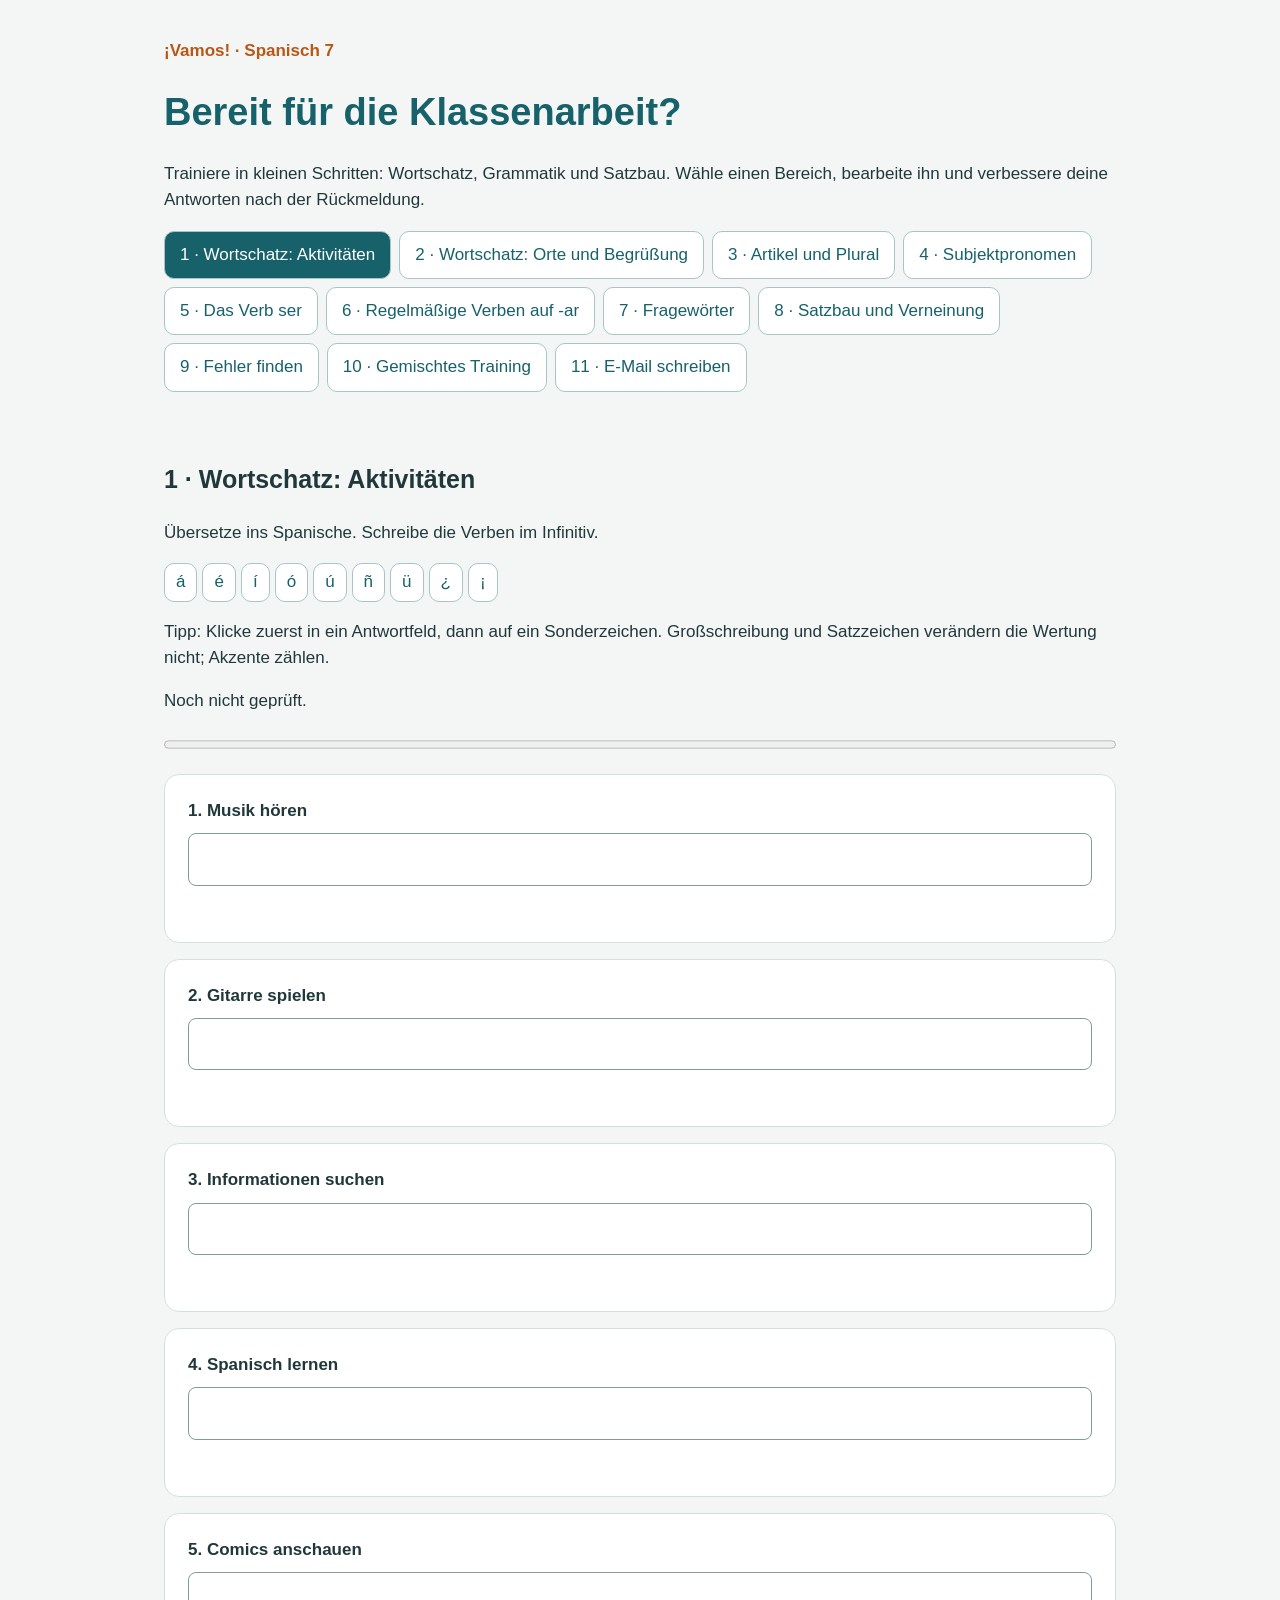
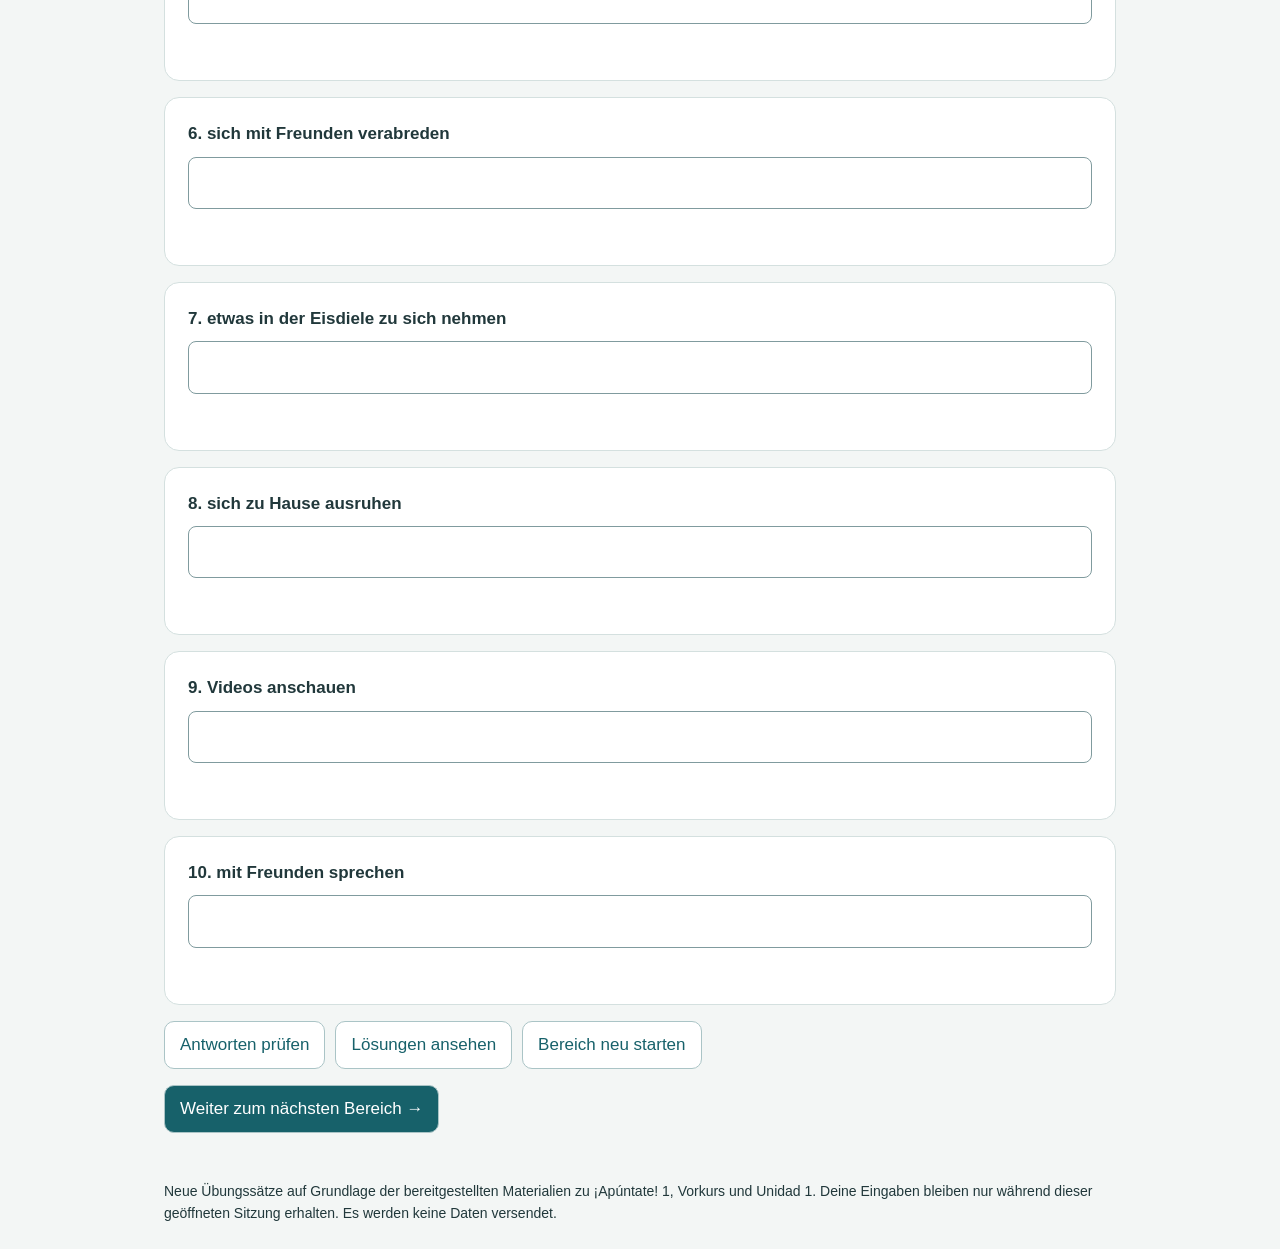
==== spanisch7-klassenarbeit-training.html @ 394bba8d "Add files via upload" ====
<!doctype html><html lang="de"><meta charset="utf-8"><meta name="viewport" content="width=device-width,initial-scale=1"><title>Spanisch 7 · Vorbereitung auf die Klassenarbeit</title><style>
:root{--petrol:#17616a;--orange:#b95717}*{box-sizing:border-box}body{margin:0;background:#f3f6f5;color:#21383b;font:17px/1.55 Tahoma,Calibri,sans-serif}header,main,footer{max-width:1000px;margin:auto;padding:24px}header{padding-top:38px}h1{font-size:clamp(25px,5vw,38px);line-height:1.2;color:var(--petrol)}h2{font-size:25px}nav{display:flex;flex-wrap:wrap;gap:8px}button,a.pill{font:inherit;border:1px solid #aac4c6;border-radius:10px;background:white;color:var(--petrol);padding:10px 15px;cursor:pointer}button:hover,button[aria-current=true]{background:var(--petrol);color:white}button:focus-visible,input:focus-visible,textarea:focus-visible{outline:3px solid #e59c49;outline-offset:3px}.card{padding:23px;margin:16px 0;background:white;border-radius:15px;border:1px solid #d4e0df}label{display:block;font-weight:bold;margin-bottom:9px}input{width:100%;font:inherit;padding:12px;border:1px solid #809b9e;border-radius:8px}textarea{width:100%;min-height:300px;font:inherit;padding:14px}small{display:block} .feedback{min-height:25px;margin-top:8px}.correct{color:#146438}.wrong{color:#a02920}.actions{display:flex;flex-wrap:wrap;gap:10px;margin:16px 0}.primary{background:var(--petrol);color:white}.tag{color:var(--orange);font-weight:bold}.keys{display:flex;flex-wrap:wrap;gap:5px}.keys button{padding:5px 11px}progress{width:100%;accent-color:var(--petrol)}footer{font-size:14px}summary{cursor:pointer;font-weight:bold}li{margin-bottom:6px}@media print{nav,.actions,.keys,button,header p{display:none}body{background:white}.card{break-inside:avoid}header,main{padding:8px}}
</style><header><span class="tag">¡Vamos! · Spanisch 7</span><h1>Bereit für die Klassenarbeit?</h1><p>Trainiere in kleinen Schritten: Wortschatz, Grammatik und Satzbau. Wähle einen Bereich, bearbeite ihn und verbessere deine Antworten nach der Rückmeldung.</p><nav id="nav" aria-label="Trainingsbereiche"></nav></header><main><div id="app"></div></main><footer>Neue Übungssätze auf Grundlage der bereitgestellten Materialien zu ¡Apúntate! 1, Vorkurs und Unidad 1. Deine Eingaben bleiben nur während dieser geöffneten Sitzung erhalten. Es werden keine Daten versendet.</footer><script>
const sections=[{"title": "1 · Wortschatz: Aktivitäten", "tip": "Übersetze ins Spanische. Schreibe die Verben im Infinitiv.", "items": [{"q": "Musik hören", "a": ["escuchar música"], "hint": ""}, {"q": "Gitarre spielen", "a": ["tocar la guitarra"], "hint": ""}, {"q": "Informationen suchen", "a": ["buscar información"], "hint": ""}, {"q": "Spanisch lernen", "a": ["estudiar español"], "hint": ""}, {"q": "Comics anschauen", "a": ["mirar cómics"], "hint": ""}, {"q": "sich mit Freunden verabreden", "a": ["quedar con amigos"], "hint": ""}, {"q": "etwas in der Eisdiele zu sich nehmen", "a": ["tomar algo en la heladería"], "hint": ""}, {"q": "sich zu Hause ausruhen", "a": ["descansar en casa"], "hint": ""}, {"q": "Videos anschauen", "a": ["mirar vídeos"], "hint": ""}, {"q": "mit Freunden sprechen", "a": ["hablar con amigos", "charlar con amigos"], "hint": ""}]}, {"title": "2 · Wortschatz: Orte und Begrüßung", "tip": "Übersetze. Schreibe bei Orten den bestimmten Artikel dazu.", "items": [{"q": "die Bibliothek", "a": ["la biblioteca"], "hint": ""}, {"q": "der Park", "a": ["el parque"], "hint": ""}, {"q": "die Eisdiele", "a": ["la heladería"], "hint": ""}, {"q": "der Platz", "a": ["la plaza"], "hint": ""}, {"q": "das Stadtviertel", "a": ["el barrio"], "hint": ""}, {"q": "die Schule / das Gymnasium", "a": ["el instituto", "el insti"], "hint": ""}, {"q": "das Café", "a": ["el café"], "hint": ""}, {"q": "Wie geht es dir?", "a": ["¿Qué tal?"], "hint": ""}, {"q": "Bis später!", "a": ["¡Hasta luego!"], "hint": ""}, {"q": "Wie heißt du?", "a": ["¿Cómo te llamas?"], "hint": ""}, {"q": "Woher kommst du?", "a": ["¿De dónde eres?"], "hint": ""}, {"q": "Ich bin dreizehn Jahre alt.", "a": ["Tengo trece años."], "hint": ""}]}, {"title": "3 · Artikel und Plural", "tip": "Schreibe zuerst den Singular mit Artikel, dann den Plural mit Artikel. Trenne beide Formen mit einem Komma. Beispiel: la casa, las casas.", "items": [{"q": "biblioteca", "a": ["la biblioteca, las bibliotecas"], "hint": ""}, {"q": "clase", "a": ["la clase, las clases"], "hint": ""}, {"q": "parque", "a": ["el parque, los parques"], "hint": ""}, {"q": "ciudad", "a": ["la ciudad, las ciudades"], "hint": ""}, {"q": "chico", "a": ["el chico, los chicos"], "hint": ""}, {"q": "chica", "a": ["la chica, las chicas"], "hint": ""}, {"q": "amigo", "a": ["el amigo, los amigos"], "hint": ""}, {"q": "plaza", "a": ["la plaza, las plazas"], "hint": ""}, {"q": "café", "a": ["el café, los cafés"], "hint": ""}, {"q": "heladería", "a": ["la heladería, las heladerías"], "hint": ""}]}, {"title": "4 · Subjektpronomen", "tip": "Ergänze das passende Pronomen. Achte auf die angesprochene Person und das Geschlecht.", "items": [{"q": "Ich: ___ soy de Alemania.", "a": ["yo"], "hint": ""}, {"q": "Du: ¿___ eres de Madrid?", "a": ["tú"], "hint": ""}, {"q": "Er: ___ es mi amigo.", "a": ["él"], "hint": ""}, {"q": "Sie (ein Mädchen): ___ es de Valencia.", "a": ["ella"], "hint": ""}, {"q": "Wir (zwei Jungen): ___ somos amigos.", "a": ["nosotros"], "hint": ""}, {"q": "Wir (zwei Mädchen): ___ somos amigas.", "a": ["nosotras"], "hint": ""}, {"q": "Ihr (zwei Jungen): ¿___ sois de aquí?", "a": ["vosotros"], "hint": ""}, {"q": "Ihr (zwei Mädchen): ¿___ sois de aquí?", "a": ["vosotras"], "hint": ""}, {"q": "Sie (zwei Jungen): ___ son de España.", "a": ["ellos"], "hint": ""}, {"q": "Sie (zwei Mädchen): ___ son de Alemania.", "a": ["ellas"], "hint": ""}]}, {"title": "5 · Das Verb ser", "tip": "Ergänze nur die passende Form von ser. Merke: soy, eres, es, somos, sois, son.", "items": [{"q": "Yo ___ de Madrid.", "a": ["soy"], "hint": ""}, {"q": "¿Tú ___ de Valencia?", "a": ["eres"], "hint": ""}, {"q": "Mi amiga ___ de Alemania.", "a": ["es"], "hint": ""}, {"q": "Nosotras ___ amigas.", "a": ["somos"], "hint": ""}, {"q": "Chicos, ¿___ de España?", "a": ["sois"], "hint": ""}, {"q": "Mis amigos ___ de Madrid.", "a": ["son"], "hint": ""}, {"q": "Lili y yo ___ de aquí.", "a": ["somos"], "hint": ""}, {"q": "Pau y Álex ___ amigos.", "a": ["son"], "hint": ""}, {"q": "¿De dónde ___ tú?", "a": ["eres"], "hint": ""}, {"q": "¿Quién ___ la chica?", "a": ["es"], "hint": ""}, {"q": "Vosotras ___ las amigas de Lili.", "a": ["sois"], "hint": ""}, {"q": "Yo ___ el nuevo de la clase.", "a": ["soy"], "hint": ""}]}, {"title": "6 · Regelmäßige Verben auf -ar", "tip": "Ergänze die Verbform. Entferne -ar und ergänze: -o, -as, -a, -amos, -áis, -an.", "items": [{"q": "Yo ___ música. (escuchar)", "a": ["escucho"], "hint": ""}, {"q": "Tú ___ español. (estudiar)", "a": ["estudias"], "hint": ""}, {"q": "Lili ___ en casa. (descansar)", "a": ["descansa"], "hint": ""}, {"q": "Nosotros ___ en el parque. (quedar)", "a": ["quedamos"], "hint": ""}, {"q": "Vosotras ___ la guitarra. (tocar)", "a": ["tocáis"], "hint": ""}, {"q": "Los chicos ___ información. (buscar)", "a": ["buscan"], "hint": ""}, {"q": "Yo ___ vídeos. (mirar)", "a": ["miro"], "hint": ""}, {"q": "¿Tú ___ con amigos? (charlar)", "a": ["charlas"], "hint": ""}, {"q": "Pau ___ algo en el café. (tomar)", "a": ["toma"], "hint": ""}, {"q": "Lili y yo ___ la tarde en casa. (pasar)", "a": ["pasamos"], "hint": ""}, {"q": "¿Vosotros ___ español? (hablar)", "a": ["habláis"], "hint": ""}, {"q": "Ellas ___ en la biblioteca. (estudiar)", "a": ["estudian"], "hint": ""}, {"q": "Yo ___ información. (buscar)", "a": ["busco"], "hint": ""}, {"q": "Vosotros ___ música. (escuchar)", "a": ["escucháis"], "hint": ""}, {"q": "Mis amigos ___ en el parque. (descansar)", "a": ["descansan"], "hint": ""}, {"q": "Tú ___ la guitarra. (tocar)", "a": ["tocas"], "hint": ""}]}, {"title": "7 · Fragewörter", "tip": "Ergänze das Fragewort oder die Wortgruppe. Die Antwort hilft dir. Achte auf Akzente.", "items": [{"q": "¿___ te llamas? — Me llamo Nora.", "a": ["Cómo"], "hint": ""}, {"q": "¿___ eres? — Soy de Valencia.", "a": ["De dónde"], "hint": ""}, {"q": "¿___ tal? — Muy bien, gracias.", "a": ["Qué"], "hint": ""}, {"q": "¿___ es el chico? — Es Pau.", "a": ["Quién"], "hint": ""}, {"q": "¿___ son las chicas? — Son Lili y Nora.", "a": ["Quiénes"], "hint": ""}, {"q": "¿___ años tienes? — Tengo trece años.", "a": ["Cuántos"], "hint": ""}, {"q": "¿___ estudiáis? — En la biblioteca.", "a": ["Dónde"], "hint": ""}, {"q": "¿___ escuchas? — Música.", "a": ["Qué"], "hint": ""}]}, {"title": "8 · Satzbau und Verneinung", "tip": "Bilde einen vollständigen Satz. Verwende alle Bausteine. Mehrere sinnvolle Reihenfolgen können richtig sein.", "items": [{"q": "Nora • no • estudia • en la heladería", "a": ["Nora no estudia en la heladería.", "En la heladería Nora no estudia."], "hint": ""}, {"q": "escuchan • música • Lili y Nora", "a": ["Lili y Nora escuchan música.", "Música escuchan Lili y Nora."], "hint": ""}, {"q": "yo • por la tarde • descanso • en casa", "a": ["Yo descanso en casa por la tarde.", "Por la tarde yo descanso en casa.", "Yo por la tarde descanso en casa.", "Yo descanso por la tarde en casa."], "hint": ""}, {"q": "somos • no • de Madrid • nosotros", "a": ["Nosotros no somos de Madrid.", "No somos nosotros de Madrid.", "De Madrid no somos nosotros."], "hint": ""}, {"q": "tú • la guitarra • tocas", "a": ["Tú tocas la guitarra.", "La guitarra tocas tú."], "hint": ""}, {"q": "quedamos • en el parque • y • escuchamos música", "a": ["Quedamos en el parque y escuchamos música.", "En el parque quedamos y escuchamos música."], "hint": ""}, {"q": "no • los chicos • miran • vídeos", "a": ["Los chicos no miran vídeos.", "No miran vídeos los chicos.", "Vídeos no miran los chicos."], "hint": ""}, {"q": "vosotras • en la biblioteca • estudiáis", "a": ["Vosotras estudiáis en la biblioteca.", "En la biblioteca vosotras estudiáis.", "Vosotras en la biblioteca estudiáis.", "En la biblioteca estudiáis vosotras."], "hint": ""}]}, {"title": "9 · Fehler finden", "tip": "Schreibe den ganzen Satz richtig. Korrigiere die grammatischen Fehler.", "items": [{"q": "Yo eres de Alemania.", "a": ["Yo soy de Alemania."], "hint": ""}, {"q": "Lili y Nora escucha música.", "a": ["Lili y Nora escuchan música."], "hint": ""}, {"q": "Nosotros estudian español.", "a": ["Nosotros estudiamos español."], "hint": ""}, {"q": "La parques son de Madrid.", "a": ["Los parques son de Madrid."], "hint": ""}, {"q": "Tú no toca la guitarra.", "a": ["Tú no tocas la guitarra."], "hint": ""}, {"q": "¿De donde eres?", "a": ["¿De dónde eres?"], "hint": ""}, {"q": "Vosotros quedamos en el parque.", "a": ["Vosotros quedáis en el parque."], "hint": ""}, {"q": "Ella no es de Alemania. (Dieser Satz ist schon richtig.)", "a": ["Ella no es de Alemania."], "hint": ""}]}, {"title": "10 · Gemischtes Training", "tip": "Prüfe, was du schon kannst. Die Aufgaben verwenden neue Kombinationen.", "items": [{"q": "Ich heiße Nora.", "a": ["Me llamo Nora."], "hint": ""}, {"q": "Ich komme aus Deutschland.", "a": ["Soy de Alemania."], "hint": ""}, {"q": "Wir sind Freunde.", "a": ["Somos amigos.", "Nosotros somos amigos."], "hint": ""}, {"q": "Nora y yo ___ español. (estudiar)", "a": ["estudiamos"], "hint": ""}, {"q": "¿___ son ellos? — Son mis amigos.", "a": ["Quiénes"], "hint": ""}, {"q": "der Hof → Singular und Plural mit Artikel", "a": ["el patio, los patios"], "hint": ""}, {"q": "Ich höre keine Musik.", "a": ["No escucho música.", "Yo no escucho música."], "hint": ""}, {"q": "Ihr spielt Gitarre.", "a": ["Tocáis la guitarra.", "Vosotros tocáis la guitarra.", "Vosotras tocáis la guitarra."], "hint": ""}, {"q": "Sie (mehrere Mädchen) sind aus Spanien.", "a": ["Ellas son de España.", "Son de España."], "hint": ""}, {"q": "Nachmittags ruhe ich mich zu Hause aus.", "a": ["Por la tarde descanso en casa.", "Descanso en casa por la tarde.", "Yo descanso en casa por la tarde.", "Por la tarde yo descanso en casa."], "hint": ""}]}];
let active=0,focused=null;const memory={};const app=document.querySelector('#app');
function norm(s){return s.normalize('NFC').trim().toLocaleLowerCase('es').replace(/[¿?¡!.,;:]/g,'').replace(/\s+/g,' ')}
function el(tag,text,cls){const x=document.createElement(tag);if(text!==undefined)x.textContent=text;if(cls)x.className=cls;return x}
function remember(){if(active<sections.length)memory[active]=[...app.querySelectorAll('input')].map(x=>x.value);else{const t=app.querySelector('textarea');if(t)memory.mail=t.value}}
function show(i){remember();active=i;focused=null;app.replaceChildren();document.querySelectorAll('nav button').forEach((b,j)=>b.setAttribute('aria-current',j===i));
if(i===sections.length){writing();return}const s=sections[i];app.append(el('h2',s.title),el('p',s.tip));const keys=el('div',undefined,'keys');keys.setAttribute('aria-label','Sonderzeichen');for(const c of 'áéíóúñü¿¡'){const b=el('button',c);b.onclick=()=>{if(focused){focused.setRangeText(c,focused.selectionStart,focused.selectionEnd,'end');focused.focus()}};keys.append(b)}app.append(keys,el('p','Tipp: Klicke zuerst in ein Antwortfeld, dann auf ein Sonderzeichen. Großschreibung und Satzzeichen verändern die Wertung nicht; Akzente zählen.'));const status=el('p','Noch nicht geprüft.');status.setAttribute('role','status');const bar=el('progress');bar.max=s.items.length;bar.value=0;bar.setAttribute('aria-label','Richtige Antworten');app.append(status,bar);
s.items.forEach((item,k)=>{const c=el('div',undefined,'card');const l=el('label',(k+1)+'. '+item.q);l.htmlFor='a'+k;const inp=el('input');inp.id='a'+k;inp.autocomplete='off';inp.spellcheck=false;inp.value=(memory[i]||[])[k]||'';inp.onfocus=()=>focused=inp;const f=el('div',undefined,'feedback');f.id='f'+k;inp.setAttribute('aria-describedby',f.id);inp.oninput=()=>{f.textContent='';inp.removeAttribute('aria-invalid');status.textContent='Antwort geändert – bitte erneut prüfen.'};c.append(l,inp,f);app.append(c)});
const actions=el('div',undefined,'actions');for(const [name,fn] of [['Antworten prüfen',()=>{let n=0;s.items.forEach((it,k)=>{const inp=document.querySelector('#a'+k),f=document.querySelector('#f'+k);const ok=it.a.some(a=>norm(a)===norm(inp.value));if(ok)n++;f.className='feedback '+(ok?'correct':'wrong');f.textContent=ok?'✓ Richtig!':inp.value.trim()?'↻ Noch nicht richtig. Prüfe deinen Eintrag oder öffne die Lösungen.':'○ Hier fehlt noch deine Antwort.';inp.setAttribute('aria-invalid',String(!ok))});status.textContent=n+' von '+s.items.length+' richtig.';bar.value=n;remember()}],['Lösungen ansehen',()=>{s.items.forEach((it,k)=>{const f=document.querySelector('#f'+k);f.className='feedback';f.textContent='Lösung: '+it.a[0]});status.textContent='Lösungen geöffnet. Weitere passende Satzstellungen sind teilweise ebenfalls hinterlegt.'}],['Bereich neu starten',()=>{memory[i]=[];app.querySelectorAll('input').forEach(x=>x.value='');show(i)}]]){const b=el('button',name);b.onclick=fn;actions.append(b)}app.append(actions);const next=el('button','Weiter zum nächsten Bereich →','primary');next.onclick=()=>{show(i+1);window.scrollTo(0,0)};app.append(next)}
function writing(){app.append(el('h2','11 · Schreiben: Eine E-Mail über dich'),el('p','Schreibe eine E-Mail an deine neue Austauschpartnerin Lucía. Verwende deine eigenen Angaben und beschreibe mindestens drei Aktivitäten am Nachmittag.'));const list=el('ul');for(const t of ['Begrüßung und Abschied','Name: Me llamo …','Herkunft: Soy de …','Alter: Tengo … años.','Freunde vorstellen: Mis amigos son … / Mi amiga es …','Nachmittagsaktivitäten: Por la tarde … / Normalmente …'])list.append(el('li',t));app.append(list);const label=el('label','Deine E-Mail');label.htmlFor='mail';const ta=el('textarea');ta.id='mail';ta.value=memory.mail||'';ta.placeholder='Hola, Lucía:\n\n…\n\nHasta luego,\n…';app.append(label,ta,el('p','Offene Schreibaufgabe: Kontrolliere selbst mithilfe der Checkliste. Es gibt keine automatische Benotung.'));const box=el('div',undefined,'card');for(const t of ['Ich habe alle sechs Inhaltspunkte berücksichtigt.','Ich habe drei Nachmittagsaktivitäten beschrieben.','Meine Verbformen passen zu den Personen.','Bei Verneinungen steht no direkt vor dem Verb.','Ich habe Artikel, Akzente und Satzzeichen überprüft.']){const l=el('label');const c=el('input');c.type='checkbox';c.style.width='auto';l.append(c,document.createTextNode(' '+t));box.append(l)}app.append(box);const d=el('details',undefined,'card');d.append(el('summary','Beispiel nach dem Schreiben ansehen'));d.append(el('p','Hola, Lucía: Me llamo Nora. Soy de Alemania. Tengo trece años. Mis amigos son Lili y Pau. Por la tarde escucho música y toco la guitarra. Normalmente estudio español en casa. Hasta luego, Nora'));app.append(d)}
sections.forEach((s,i)=>{const b=el('button',s.title);b.onclick=()=>show(i);document.querySelector('#nav').append(b)});const b=el('button','11 · E-Mail schreiben');b.onclick=()=>show(sections.length);document.querySelector('#nav').append(b);show(0);
</script></html>
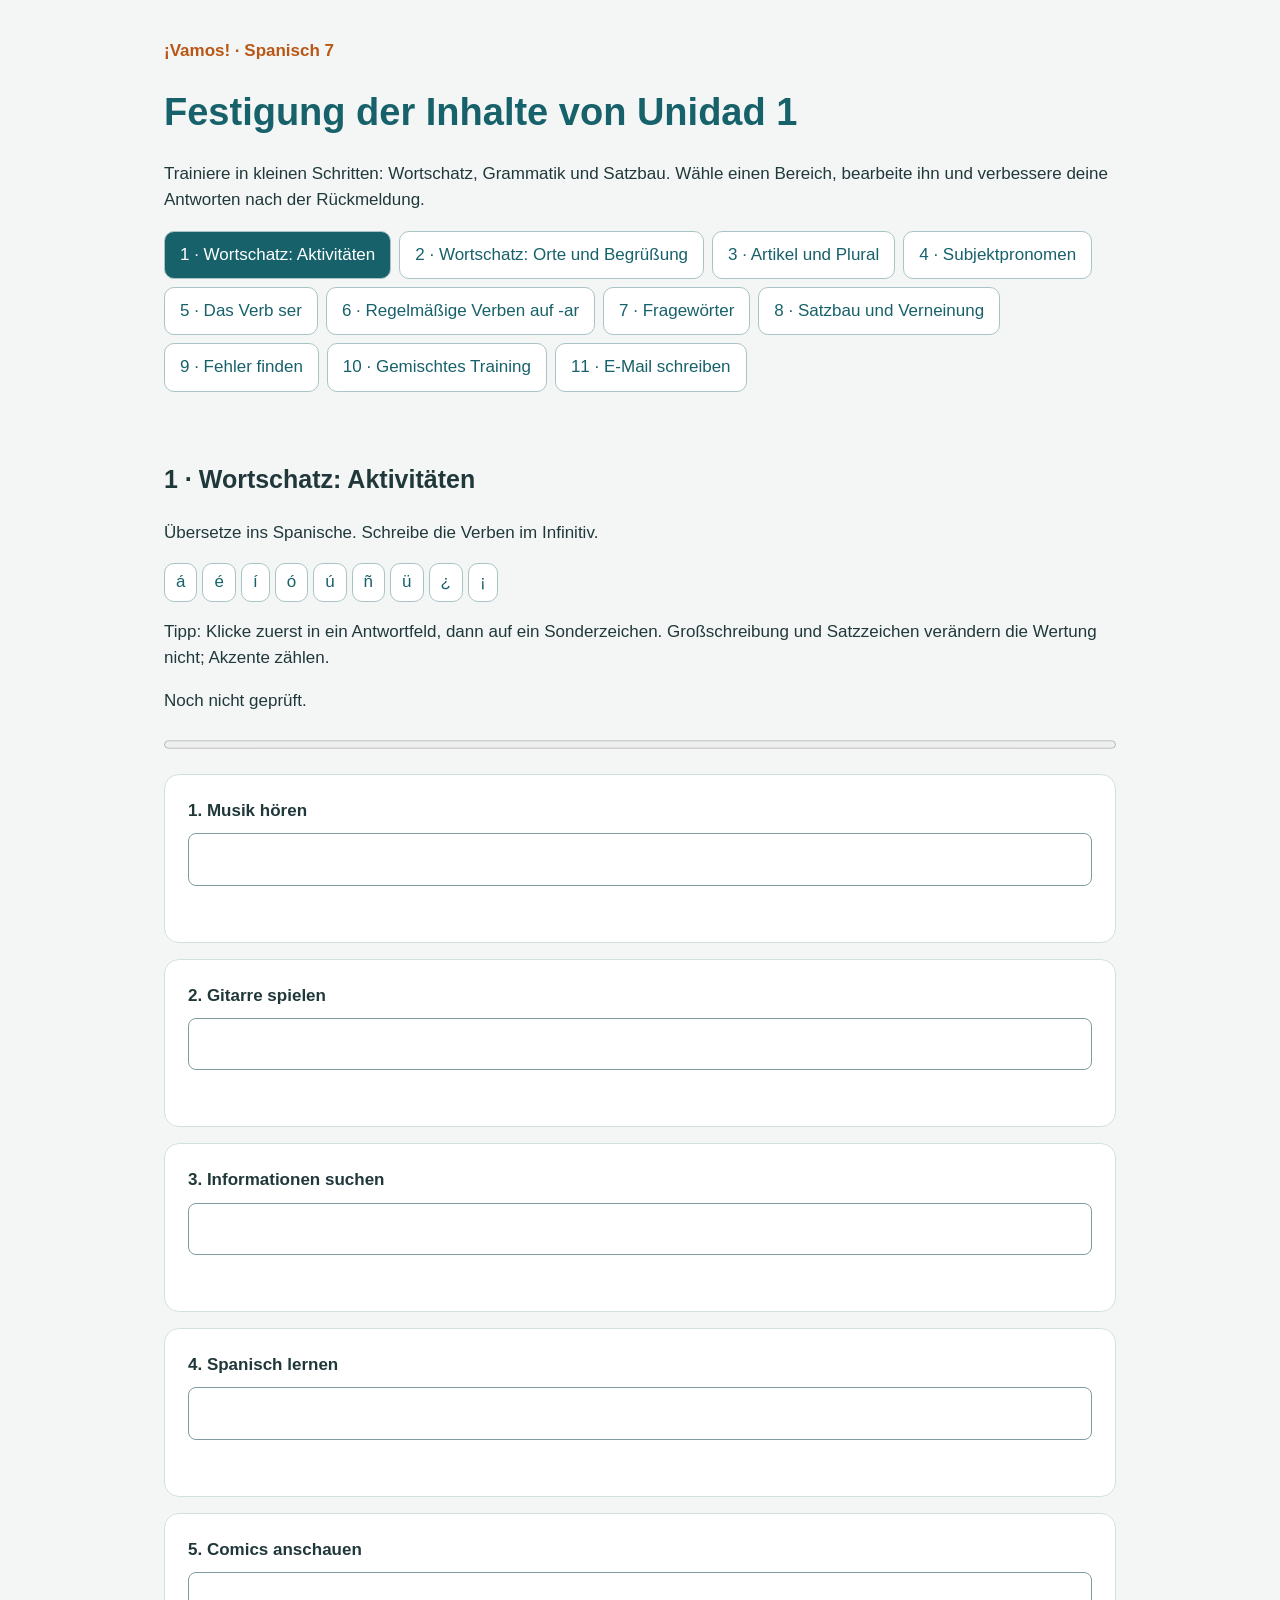
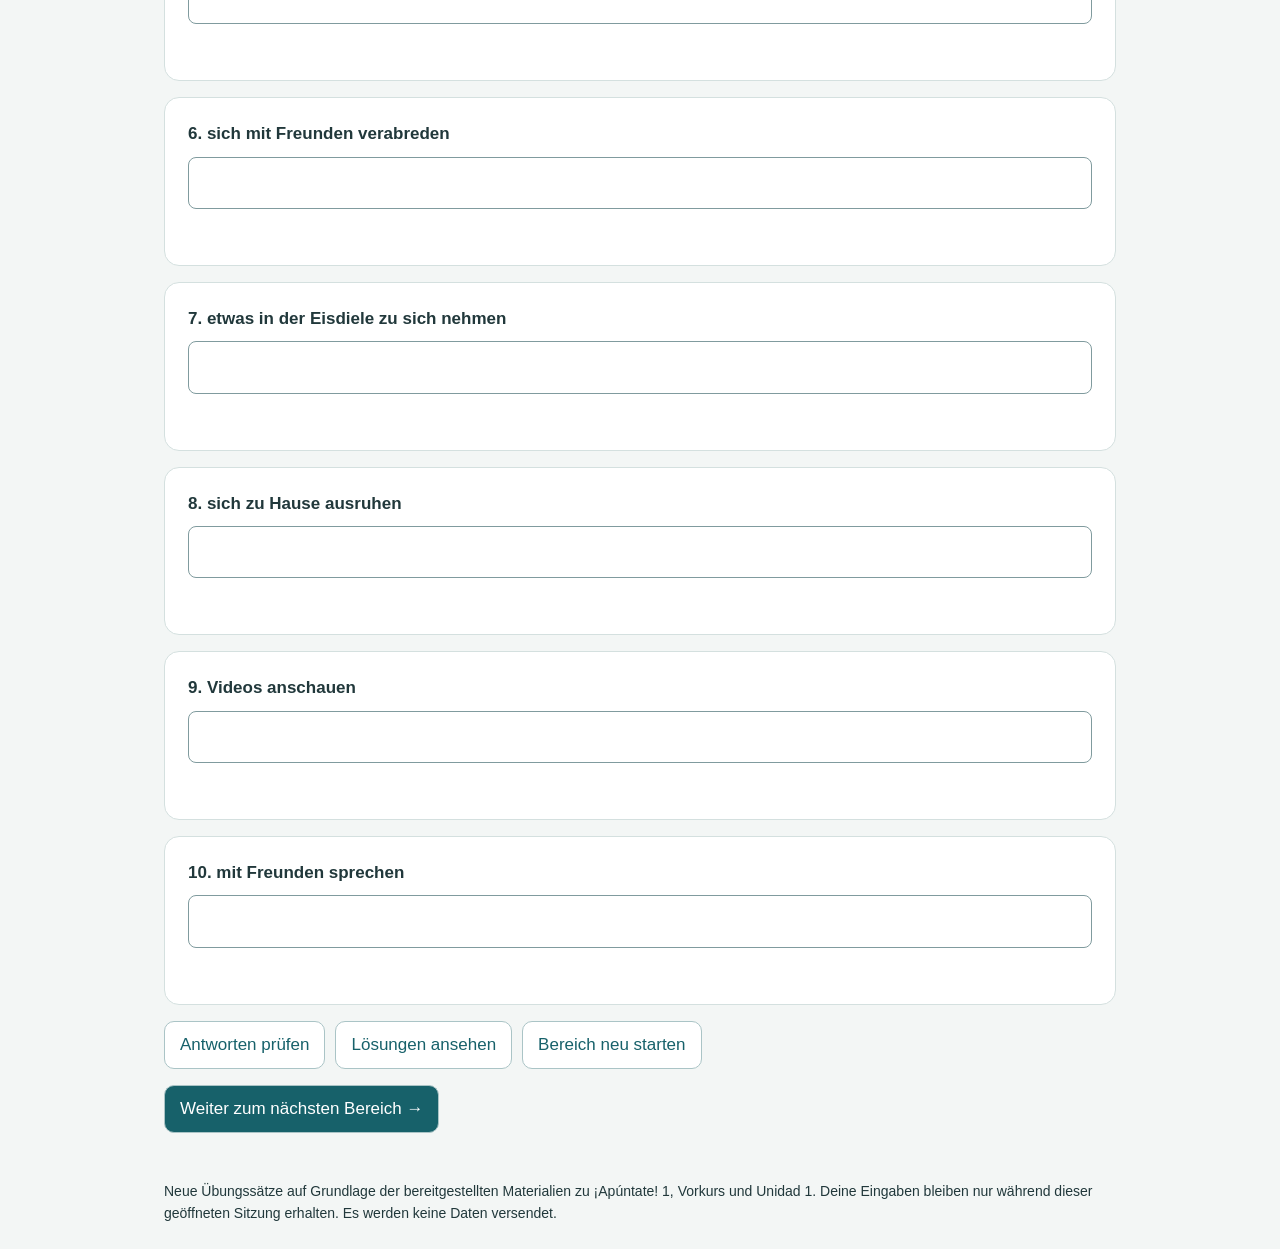
==== commit efcb714d: "Add files via upload" ====
--- a/spanisch7-klassenarbeit-training.html
+++ b/spanisch7-klassenarbeit-training.html
@@ -1,6 +1,6 @@
-<!doctype html><html lang="de"><meta charset="utf-8"><meta name="viewport" content="width=device-width,initial-scale=1"><title>Spanisch 7 · Vorbereitung auf die Klassenarbeit</title><style>
+<!doctype html><html lang="de"><meta charset="utf-8"><meta name="viewport" content="width=device-width,initial-scale=1"><title>Spanisch 7 · Festigung der Inhalte von Unidad 1</title><style>
 :root{--petrol:#17616a;--orange:#b95717}*{box-sizing:border-box}body{margin:0;background:#f3f6f5;color:#21383b;font:17px/1.55 Tahoma,Calibri,sans-serif}header,main,footer{max-width:1000px;margin:auto;padding:24px}header{padding-top:38px}h1{font-size:clamp(25px,5vw,38px);line-height:1.2;color:var(--petrol)}h2{font-size:25px}nav{display:flex;flex-wrap:wrap;gap:8px}button,a.pill{font:inherit;border:1px solid #aac4c6;border-radius:10px;background:white;color:var(--petrol);padding:10px 15px;cursor:pointer}button:hover,button[aria-current=true]{background:var(--petrol);color:white}button:focus-visible,input:focus-visible,textarea:focus-visible{outline:3px solid #e59c49;outline-offset:3px}.card{padding:23px;margin:16px 0;background:white;border-radius:15px;border:1px solid #d4e0df}label{display:block;font-weight:bold;margin-bottom:9px}input{width:100%;font:inherit;padding:12px;border:1px solid #809b9e;border-radius:8px}textarea{width:100%;min-height:300px;font:inherit;padding:14px}small{display:block} .feedback{min-height:25px;margin-top:8px}.correct{color:#146438}.wrong{color:#a02920}.actions{display:flex;flex-wrap:wrap;gap:10px;margin:16px 0}.primary{background:var(--petrol);color:white}.tag{color:var(--orange);font-weight:bold}.keys{display:flex;flex-wrap:wrap;gap:5px}.keys button{padding:5px 11px}progress{width:100%;accent-color:var(--petrol)}footer{font-size:14px}summary{cursor:pointer;font-weight:bold}li{margin-bottom:6px}@media print{nav,.actions,.keys,button,header p{display:none}body{background:white}.card{break-inside:avoid}header,main{padding:8px}}
-</style><header><span class="tag">¡Vamos! · Spanisch 7</span><h1>Bereit für die Klassenarbeit?</h1><p>Trainiere in kleinen Schritten: Wortschatz, Grammatik und Satzbau. Wähle einen Bereich, bearbeite ihn und verbessere deine Antworten nach der Rückmeldung.</p><nav id="nav" aria-label="Trainingsbereiche"></nav></header><main><div id="app"></div></main><footer>Neue Übungssätze auf Grundlage der bereitgestellten Materialien zu ¡Apúntate! 1, Vorkurs und Unidad 1. Deine Eingaben bleiben nur während dieser geöffneten Sitzung erhalten. Es werden keine Daten versendet.</footer><script>
+</style><header><span class="tag">¡Vamos! · Spanisch 7</span><h1>Festigung der Inhalte von Unidad 1</h1><p>Trainiere in kleinen Schritten: Wortschatz, Grammatik und Satzbau. Wähle einen Bereich, bearbeite ihn und verbessere deine Antworten nach der Rückmeldung.</p><nav id="nav" aria-label="Trainingsbereiche"></nav></header><main><div id="app"></div></main><footer>Neue Übungssätze auf Grundlage der bereitgestellten Materialien zu ¡Apúntate! 1, Vorkurs und Unidad 1. Deine Eingaben bleiben nur während dieser geöffneten Sitzung erhalten. Es werden keine Daten versendet.</footer><script>
 const sections=[{"title": "1 · Wortschatz: Aktivitäten", "tip": "Übersetze ins Spanische. Schreibe die Verben im Infinitiv.", "items": [{"q": "Musik hören", "a": ["escuchar música"], "hint": ""}, {"q": "Gitarre spielen", "a": ["tocar la guitarra"], "hint": ""}, {"q": "Informationen suchen", "a": ["buscar información"], "hint": ""}, {"q": "Spanisch lernen", "a": ["estudiar español"], "hint": ""}, {"q": "Comics anschauen", "a": ["mirar cómics"], "hint": ""}, {"q": "sich mit Freunden verabreden", "a": ["quedar con amigos"], "hint": ""}, {"q": "etwas in der Eisdiele zu sich nehmen", "a": ["tomar algo en la heladería"], "hint": ""}, {"q": "sich zu Hause ausruhen", "a": ["descansar en casa"], "hint": ""}, {"q": "Videos anschauen", "a": ["mirar vídeos"], "hint": ""}, {"q": "mit Freunden sprechen", "a": ["hablar con amigos", "charlar con amigos"], "hint": ""}]}, {"title": "2 · Wortschatz: Orte und Begrüßung", "tip": "Übersetze. Schreibe bei Orten den bestimmten Artikel dazu.", "items": [{"q": "die Bibliothek", "a": ["la biblioteca"], "hint": ""}, {"q": "der Park", "a": ["el parque"], "hint": ""}, {"q": "die Eisdiele", "a": ["la heladería"], "hint": ""}, {"q": "der Platz", "a": ["la plaza"], "hint": ""}, {"q": "das Stadtviertel", "a": ["el barrio"], "hint": ""}, {"q": "die Schule / das Gymnasium", "a": ["el instituto", "el insti"], "hint": ""}, {"q": "das Café", "a": ["el café"], "hint": ""}, {"q": "Wie geht es dir?", "a": ["¿Qué tal?"], "hint": ""}, {"q": "Bis später!", "a": ["¡Hasta luego!"], "hint": ""}, {"q": "Wie heißt du?", "a": ["¿Cómo te llamas?"], "hint": ""}, {"q": "Woher kommst du?", "a": ["¿De dónde eres?"], "hint": ""}, {"q": "Ich bin dreizehn Jahre alt.", "a": ["Tengo trece años."], "hint": ""}]}, {"title": "3 · Artikel und Plural", "tip": "Schreibe zuerst den Singular mit Artikel, dann den Plural mit Artikel. Trenne beide Formen mit einem Komma. Beispiel: la casa, las casas.", "items": [{"q": "biblioteca", "a": ["la biblioteca, las bibliotecas"], "hint": ""}, {"q": "clase", "a": ["la clase, las clases"], "hint": ""}, {"q": "parque", "a": ["el parque, los parques"], "hint": ""}, {"q": "ciudad", "a": ["la ciudad, las ciudades"], "hint": ""}, {"q": "chico", "a": ["el chico, los chicos"], "hint": ""}, {"q": "chica", "a": ["la chica, las chicas"], "hint": ""}, {"q": "amigo", "a": ["el amigo, los amigos"], "hint": ""}, {"q": "plaza", "a": ["la plaza, las plazas"], "hint": ""}, {"q": "café", "a": ["el café, los cafés"], "hint": ""}, {"q": "heladería", "a": ["la heladería, las heladerías"], "hint": ""}]}, {"title": "4 · Subjektpronomen", "tip": "Ergänze das passende Pronomen. Achte auf die angesprochene Person und das Geschlecht.", "items": [{"q": "Ich: ___ soy de Alemania.", "a": ["yo"], "hint": ""}, {"q": "Du: ¿___ eres de Madrid?", "a": ["tú"], "hint": ""}, {"q": "Er: ___ es mi amigo.", "a": ["él"], "hint": ""}, {"q": "Sie (ein Mädchen): ___ es de Valencia.", "a": ["ella"], "hint": ""}, {"q": "Wir (zwei Jungen): ___ somos amigos.", "a": ["nosotros"], "hint": ""}, {"q": "Wir (zwei Mädchen): ___ somos amigas.", "a": ["nosotras"], "hint": ""}, {"q": "Ihr (zwei Jungen): ¿___ sois de aquí?", "a": ["vosotros"], "hint": ""}, {"q": "Ihr (zwei Mädchen): ¿___ sois de aquí?", "a": ["vosotras"], "hint": ""}, {"q": "Sie (zwei Jungen): ___ son de España.", "a": ["ellos"], "hint": ""}, {"q": "Sie (zwei Mädchen): ___ son de Alemania.", "a": ["ellas"], "hint": ""}]}, {"title": "5 · Das Verb ser", "tip": "Ergänze nur die passende Form von ser. Merke: soy, eres, es, somos, sois, son.", "items": [{"q": "Yo ___ de Madrid.", "a": ["soy"], "hint": ""}, {"q": "¿Tú ___ de Valencia?", "a": ["eres"], "hint": ""}, {"q": "Mi amiga ___ de Alemania.", "a": ["es"], "hint": ""}, {"q": "Nosotras ___ amigas.", "a": ["somos"], "hint": ""}, {"q": "Chicos, ¿___ de España?", "a": ["sois"], "hint": ""}, {"q": "Mis amigos ___ de Madrid.", "a": ["son"], "hint": ""}, {"q": "Lili y yo ___ de aquí.", "a": ["somos"], "hint": ""}, {"q": "Pau y Álex ___ amigos.", "a": ["son"], "hint": ""}, {"q": "¿De dónde ___ tú?", "a": ["eres"], "hint": ""}, {"q": "¿Quién ___ la chica?", "a": ["es"], "hint": ""}, {"q": "Vosotras ___ las amigas de Lili.", "a": ["sois"], "hint": ""}, {"q": "Yo ___ el nuevo de la clase.", "a": ["soy"], "hint": ""}]}, {"title": "6 · Regelmäßige Verben auf -ar", "tip": "Ergänze die Verbform. Entferne -ar und ergänze: -o, -as, -a, -amos, -áis, -an.", "items": [{"q": "Yo ___ música. (escuchar)", "a": ["escucho"], "hint": ""}, {"q": "Tú ___ español. (estudiar)", "a": ["estudias"], "hint": ""}, {"q": "Lili ___ en casa. (descansar)", "a": ["descansa"], "hint": ""}, {"q": "Nosotros ___ en el parque. (quedar)", "a": ["quedamos"], "hint": ""}, {"q": "Vosotras ___ la guitarra. (tocar)", "a": ["tocáis"], "hint": ""}, {"q": "Los chicos ___ información. (buscar)", "a": ["buscan"], "hint": ""}, {"q": "Yo ___ vídeos. (mirar)", "a": ["miro"], "hint": ""}, {"q": "¿Tú ___ con amigos? (charlar)", "a": ["charlas"], "hint": ""}, {"q": "Pau ___ algo en el café. (tomar)", "a": ["toma"], "hint": ""}, {"q": "Lili y yo ___ la tarde en casa. (pasar)", "a": ["pasamos"], "hint": ""}, {"q": "¿Vosotros ___ español? (hablar)", "a": ["habláis"], "hint": ""}, {"q": "Ellas ___ en la biblioteca. (estudiar)", "a": ["estudian"], "hint": ""}, {"q": "Yo ___ información. (buscar)", "a": ["busco"], "hint": ""}, {"q": "Vosotros ___ música. (escuchar)", "a": ["escucháis"], "hint": ""}, {"q": "Mis amigos ___ en el parque. (descansar)", "a": ["descansan"], "hint": ""}, {"q": "Tú ___ la guitarra. (tocar)", "a": ["tocas"], "hint": ""}]}, {"title": "7 · Fragewörter", "tip": "Ergänze das Fragewort oder die Wortgruppe. Die Antwort hilft dir. Achte auf Akzente.", "items": [{"q": "¿___ te llamas? — Me llamo Nora.", "a": ["Cómo"], "hint": ""}, {"q": "¿___ eres? — Soy de Valencia.", "a": ["De dónde"], "hint": ""}, {"q": "¿___ tal? — Muy bien, gracias.", "a": ["Qué"], "hint": ""}, {"q": "¿___ es el chico? — Es Pau.", "a": ["Quién"], "hint": ""}, {"q": "¿___ son las chicas? — Son Lili y Nora.", "a": ["Quiénes"], "hint": ""}, {"q": "¿___ años tienes? — Tengo trece años.", "a": ["Cuántos"], "hint": ""}, {"q": "¿___ estudiáis? — En la biblioteca.", "a": ["Dónde"], "hint": ""}, {"q": "¿___ escuchas? — Música.", "a": ["Qué"], "hint": ""}]}, {"title": "8 · Satzbau und Verneinung", "tip": "Bilde einen vollständigen Satz. Verwende alle Bausteine. Mehrere sinnvolle Reihenfolgen können richtig sein.", "items": [{"q": "Nora • no • estudia • en la heladería", "a": ["Nora no estudia en la heladería.", "En la heladería Nora no estudia."], "hint": ""}, {"q": "escuchan • música • Lili y Nora", "a": ["Lili y Nora escuchan música.", "Música escuchan Lili y Nora."], "hint": ""}, {"q": "yo • por la tarde • descanso • en casa", "a": ["Yo descanso en casa por la tarde.", "Por la tarde yo descanso en casa.", "Yo por la tarde descanso en casa.", "Yo descanso por la tarde en casa."], "hint": ""}, {"q": "somos • no • de Madrid • nosotros", "a": ["Nosotros no somos de Madrid.", "No somos nosotros de Madrid.", "De Madrid no somos nosotros."], "hint": ""}, {"q": "tú • la guitarra • tocas", "a": ["Tú tocas la guitarra.", "La guitarra tocas tú."], "hint": ""}, {"q": "quedamos • en el parque • y • escuchamos música", "a": ["Quedamos en el parque y escuchamos música.", "En el parque quedamos y escuchamos música."], "hint": ""}, {"q": "no • los chicos • miran • vídeos", "a": ["Los chicos no miran vídeos.", "No miran vídeos los chicos.", "Vídeos no miran los chicos."], "hint": ""}, {"q": "vosotras • en la biblioteca • estudiáis", "a": ["Vosotras estudiáis en la biblioteca.", "En la biblioteca vosotras estudiáis.", "Vosotras en la biblioteca estudiáis.", "En la biblioteca estudiáis vosotras."], "hint": ""}]}, {"title": "9 · Fehler finden", "tip": "Schreibe den ganzen Satz richtig. Korrigiere die grammatischen Fehler.", "items": [{"q": "Yo eres de Alemania.", "a": ["Yo soy de Alemania."], "hint": ""}, {"q": "Lili y Nora escucha música.", "a": ["Lili y Nora escuchan música."], "hint": ""}, {"q": "Nosotros estudian español.", "a": ["Nosotros estudiamos español."], "hint": ""}, {"q": "La parques son de Madrid.", "a": ["Los parques son de Madrid."], "hint": ""}, {"q": "Tú no toca la guitarra.", "a": ["Tú no tocas la guitarra."], "hint": ""}, {"q": "¿De donde eres?", "a": ["¿De dónde eres?"], "hint": ""}, {"q": "Vosotros quedamos en el parque.", "a": ["Vosotros quedáis en el parque."], "hint": ""}, {"q": "Ella no es de Alemania. (Dieser Satz ist schon richtig.)", "a": ["Ella no es de Alemania."], "hint": ""}]}, {"title": "10 · Gemischtes Training", "tip": "Prüfe, was du schon kannst. Die Aufgaben verwenden neue Kombinationen.", "items": [{"q": "Ich heiße Nora.", "a": ["Me llamo Nora."], "hint": ""}, {"q": "Ich komme aus Deutschland.", "a": ["Soy de Alemania."], "hint": ""}, {"q": "Wir sind Freunde.", "a": ["Somos amigos.", "Nosotros somos amigos."], "hint": ""}, {"q": "Nora y yo ___ español. (estudiar)", "a": ["estudiamos"], "hint": ""}, {"q": "¿___ son ellos? — Son mis amigos.", "a": ["Quiénes"], "hint": ""}, {"q": "der Hof → Singular und Plural mit Artikel", "a": ["el patio, los patios"], "hint": ""}, {"q": "Ich höre keine Musik.", "a": ["No escucho música.", "Yo no escucho música."], "hint": ""}, {"q": "Ihr spielt Gitarre.", "a": ["Tocáis la guitarra.", "Vosotros tocáis la guitarra.", "Vosotras tocáis la guitarra."], "hint": ""}, {"q": "Sie (mehrere Mädchen) sind aus Spanien.", "a": ["Ellas son de España.", "Son de España."], "hint": ""}, {"q": "Nachmittags ruhe ich mich zu Hause aus.", "a": ["Por la tarde descanso en casa.", "Descanso en casa por la tarde.", "Yo descanso en casa por la tarde.", "Por la tarde yo descanso en casa."], "hint": ""}]}];
 let active=0,focused=null;const memory={};const app=document.querySelector('#app');
 function norm(s){return s.normalize('NFC').trim().toLocaleLowerCase('es').replace(/[¿?¡!.,;:]/g,'').replace(/\s+/g,' ')}
